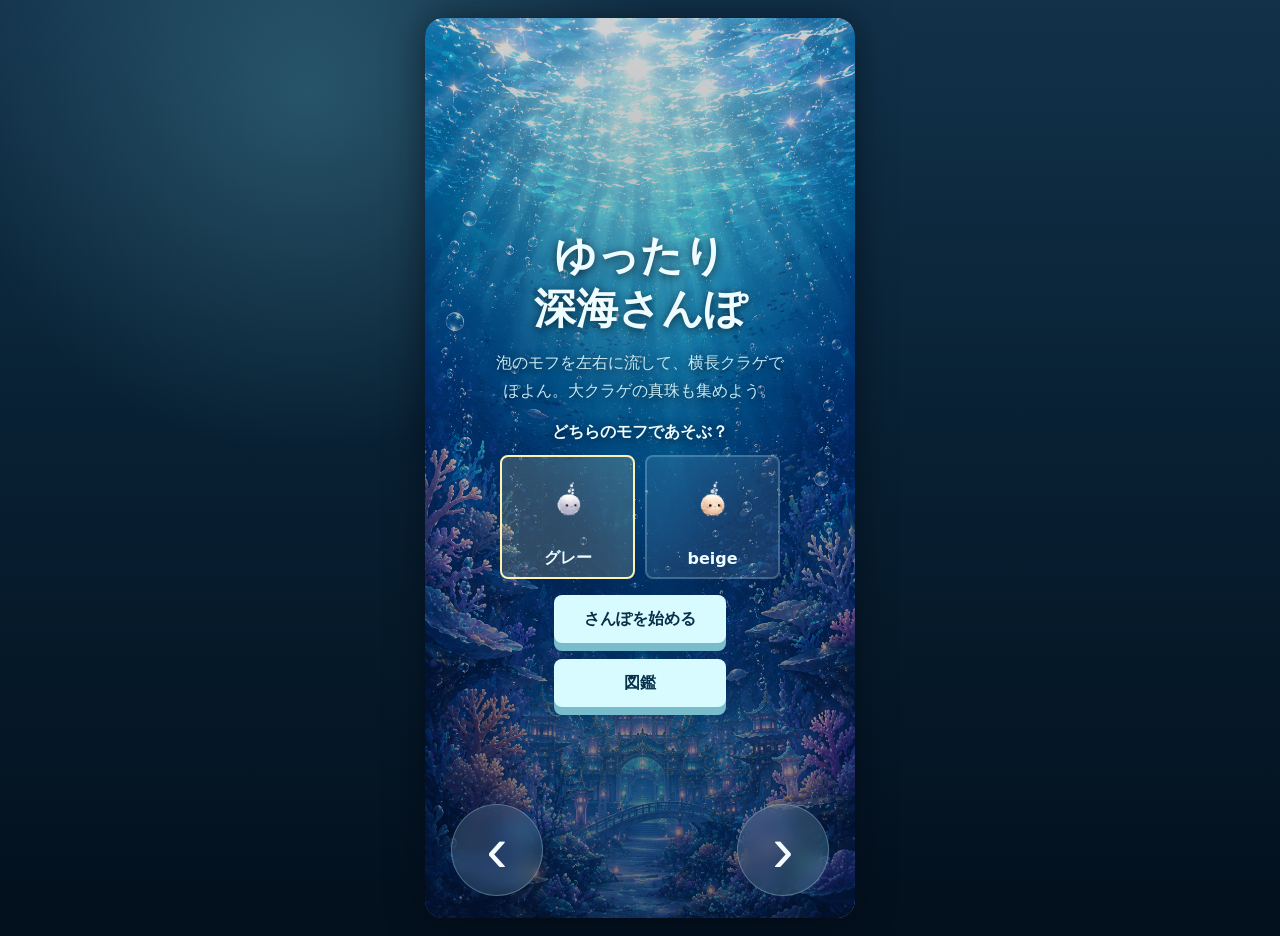
==== outputs/index.html @ e8d4dbd9 "Add files via upload" ====
<!DOCTYPE html>
<html lang="ja">
<head>
  <meta charset="UTF-8">
  <meta name="viewport" content="width=device-width, initial-scale=1.0, user-scalable=no">
  <title>ゆったり深海さんぽ</title>
  <link rel="stylesheet" href="style.css">
</head>
<body>
  <main class="game-shell" aria-label="ゆったり深海さんぽ">
    <canvas id="game" width="390" height="720"></canvas>

    <section class="hud" aria-live="polite">
      <div>
        <span class="hud-label">深度</span>
        <strong id="depth">0m</strong>
      </div>
      <div>
        <span class="hud-label">最高</span>
        <strong id="bestDepth">0m</strong>
      </div>
      <div>
        <span class="hud-label">真珠 今回</span>
        <strong id="runPearls">0</strong>
      </div>
      <div>
        <span class="hud-label">真珠 通算</span>
        <strong id="totalPearls">0</strong>
      </div>
      <button id="homeButton" type="button" aria-label="タイトルに戻る">⌂</button>
      <button id="pauseButton" type="button" aria-label="一時停止">II</button>
    </section>

    <section id="startScreen" class="overlay">
      <h1>ゆったり<br>深海さんぽ</h1>
      <p>泡のモフを左右に流して、横長クラゲでぽよん。大クラゲの真珠も集めよう。</p>
      <div class="mofu-picker" aria-label="モフを選ぶ">
        <p>どちらのモフであそぶ？</p>
        <div class="mofu-options">
          <button class="mofu-option selected" id="grayMofuButton" type="button" data-mofu="gray" aria-pressed="true">
            <img src="../image/mof‗gray.png" alt="">
            <span>グレー</span>
          </button>
          <button class="mofu-option" id="beigeMofuButton" type="button" data-mofu="beige" aria-pressed="false">
            <img src="../image/mof_beige.png" alt="">
            <span>beige</span>
          </button>
        </div>
      </div>
      <button id="startButton" type="button">さんぽを始める</button>
      <button id="encyclopediaButton" type="button">図鑑</button>
    </section>

    <section id="encyclopediaScreen" class="overlay hidden">
      <h2>深海ずかん</h2>
      <div class="book-tabs" role="tablist" aria-label="深度">
        <button class="book-tab selected" type="button" data-tab="shallow" aria-pressed="true">0〜300m</button>
        <button class="book-tab" type="button" data-tab="middle" aria-pressed="false">301〜500m</button>
        <button class="book-tab" type="button" data-tab="deep" aria-pressed="false">501〜1000m</button>
        <button class="book-tab" type="button" data-tab="special" aria-pressed="false">特別</button>
      </div>
      <div id="encyclopediaGrid" class="book-grid" aria-live="polite"></div>
      <button id="bookBackButton" type="button">タイトルに戻る</button>
    </section>

    <section id="gameOverScreen" class="overlay hidden">
      <div class="title-mark">🌊</div>
      <h2>ゲームオーバー</h2>
      <p id="resultText">深度 0m</p>
      <button id="restartButton" type="button">もう一度</button>
      <button id="titleButton" type="button">タイトルに戻る</button>
    </section>

    <nav class="controls" aria-label="操作">
      <button id="leftButton" type="button" aria-label="左へ">‹</button>
      <button id="rightButton" type="button" aria-label="右へ">›</button>
    </nav>

    <div id="discoveryToast" class="discovery-toast hidden" aria-live="polite"></div>
  </main>

  <script src="game.js"></script>
</body>
</html>
---- outputs/style.css ----
* {
  box-sizing: border-box;
}

html,
body {
  width: 100%;
  min-height: 100%;
  margin: 0;
}

body {
  display: grid;
  place-items: center;
  overflow: hidden;
  background:
    radial-gradient(circle at 24% 10%, rgba(125, 218, 232, 0.22), transparent 28%),
    linear-gradient(180deg, #12324a 0%, #082033 46%, #03101d 100%);
  color: #eefbff;
  font-family: "Hiragino Maru Gothic ProN", "Yu Gothic", system-ui, sans-serif;
  touch-action: none;
}

.game-shell {
  position: relative;
  width: min(100vw, 430px);
  height: 100svh;
  max-height: 900px;
  min-height: 620px;
  overflow: hidden;
  background: #061827;
  box-shadow: 0 0 36px rgba(1, 8, 16, 0.55);
}

canvas {
  display: block;
  width: 100%;
  height: 100%;
}

.hud {
  position: absolute;
  inset: 14px 14px auto 14px;
  display: grid;
  grid-template-columns: repeat(4, minmax(0, 1fr)) 42px 42px;
  gap: 6px;
  align-items: center;
  pointer-events: none;
}

.hud div {
  min-width: 0;
  padding: 7px 8px;
  border: 1px solid rgba(198, 239, 255, 0.22);
  border-radius: 8px;
  background: rgba(2, 14, 26, 0.42);
  backdrop-filter: blur(8px);
}

.hud-label {
  display: block;
  margin-bottom: 2px;
  color: #9fd7e8;
  font-size: 0.66rem;
}

#depth {
  font-size: 1.12rem;
  letter-spacing: 0;
}

#bestDepth,
#runPearls,
#totalPearls {
  font-size: 0.92rem;
  letter-spacing: 0;
}

#pauseButton,
#homeButton {
  pointer-events: auto;
  width: 42px;
  height: 42px;
  border: 1px solid rgba(198, 239, 255, 0.24);
  border-radius: 8px;
  background: rgba(2, 14, 26, 0.42);
  color: #eefbff;
  font-weight: 800;
}

.controls {
  position: absolute;
  inset: auto 0 22px 0;
  display: flex;
  justify-content: space-between;
  padding: 0 26px;
  pointer-events: none;
}

.controls button {
  width: clamp(74px, 22vw, 92px);
  aspect-ratio: 1;
  border: 1px solid rgba(202, 247, 255, 0.28);
  border-radius: 50%;
  background: rgba(181, 239, 255, 0.14);
  color: #f4fcff;
  font-size: 4rem;
  line-height: 0.8;
  pointer-events: auto;
  touch-action: none;
  backdrop-filter: blur(8px);
}

.controls button:active {
  transform: translateY(2px) scale(0.98);
  background: rgba(181, 239, 255, 0.24);
}

.overlay {
  position: absolute;
  inset: 0;
  display: flex;
  flex-direction: column;
  align-items: center;
  justify-content: center;
  gap: 14px;
  padding: 28px;
  text-align: center;
  background: rgba(2, 11, 20, 0.62);
  backdrop-filter: blur(6px);
}

#startScreen {
  background:
    linear-gradient(180deg, rgba(2, 10, 18, 0.18), rgba(2, 10, 18, 0.58)),
    url("../image/title.png") center / cover no-repeat;
  text-shadow: 0 2px 10px rgba(0, 7, 14, 0.72);
}

#startScreen > * {
  position: relative;
  z-index: 1;
}

.overlay.hidden {
  display: none;
}

.title-mark {
  font-size: 4rem;
}

.mofu-picker {
  display: grid;
  gap: 10px;
  justify-items: center;
  width: min(100%, 280px);
}

.mofu-picker p {
  color: #eefbff;
  font-weight: 800;
}

.mofu-options {
  display: grid;
  grid-template-columns: 1fr 1fr;
  gap: 10px;
  width: 100%;
}

.mofu-option {
  display: grid;
  gap: 5px;
  justify-items: center;
  min-height: 116px;
  padding: 8px;
  border: 2px solid rgba(214, 246, 255, 0.22);
  border-radius: 8px;
  background: rgba(214, 246, 255, 0.1);
  color: #eefbff;
  font: inherit;
  font-weight: 800;
}

.mofu-option.selected {
  border-color: #fff2b0;
  background: rgba(255, 242, 176, 0.18);
}

.mofu-option img {
  width: 68px;
  height: 78px;
  object-fit: contain;
  pointer-events: none;
}

h1,
h2,
p {
  margin: 0;
}

h1,
h2 {
  font-size: clamp(1.9rem, 8vw, 2.6rem);
  letter-spacing: 0;
}

#startScreen h1 {
  line-height: 1.28;
}

p {
  max-width: 18rem;
  color: #c6eaf4;
  line-height: 1.7;
}

.overlay > button {
  min-width: 172px;
  min-height: 48px;
  margin-top: 2px;
  border: 0;
  border-radius: 8px;
  background: #d8fbff;
  color: #08304a;
  font: inherit;
  font-weight: 800;
  box-shadow: 0 8px 0 #79bccc;
}

#titleButton {
  background: rgba(238, 251, 255, 0.86);
  box-shadow: 0 8px 0 rgba(95, 147, 161, 0.92);
}

#encyclopediaScreen {
  justify-content: flex-start;
  padding-top: max(34px, env(safe-area-inset-top));
  background:
    radial-gradient(circle at 50% 16%, rgba(151, 228, 244, 0.2), transparent 32%),
    linear-gradient(180deg, rgba(8, 49, 72, 0.92), rgba(2, 15, 30, 0.96));
}

#encyclopediaScreen h2 {
  margin-top: 8px;
}

.book-tabs {
  display: grid;
  grid-template-columns: repeat(2, minmax(0, 1fr));
  gap: 8px;
  width: min(100%, 340px);
}

.book-tab {
  min-height: 38px;
  border: 1px solid rgba(210, 244, 255, 0.24);
  border-radius: 8px;
  background: rgba(214, 246, 255, 0.1);
  color: #eefbff;
  font: inherit;
  font-size: 0.82rem;
  font-weight: 800;
}

.book-tab.selected {
  border-color: #fff2b0;
  background: rgba(255, 242, 176, 0.18);
  color: #ffffff;
}

.book-grid {
  display: grid;
  grid-template-columns: repeat(5, minmax(0, 1fr));
  grid-template-rows: repeat(3, minmax(82px, 1fr));
  gap: 7px;
  width: min(100%, 360px);
  min-height: 260px;
}

.book-cell {
  display: grid;
  align-content: center;
  justify-items: center;
  gap: 5px;
  min-width: 0;
  padding: 8px 4px;
  border: 1px solid rgba(198, 239, 255, 0.2);
  border-radius: 8px;
  background: rgba(3, 20, 35, 0.48);
}

.book-cell.undiscovered {
  color: rgba(220, 242, 248, 0.46);
  filter: saturate(0.65);
}

.book-icon {
  display: grid;
  place-items: center;
  width: 32px;
  height: 32px;
  border-radius: 50%;
  background: rgba(218, 248, 255, 0.12);
  font-size: 1.35rem;
}

.book-cell.undiscovered .book-icon {
  background: rgba(0, 7, 14, 0.34);
  color: rgba(220, 242, 248, 0.3);
}

.book-name {
  max-width: 100%;
  color: #eefbff;
  font-size: 0.68rem;
  font-weight: 800;
  line-height: 1.25;
  overflow-wrap: anywhere;
}

.book-cell.undiscovered .book-name {
  color: rgba(220, 242, 248, 0.5);
}

.discovery-toast {
  position: absolute;
  left: 50%;
  top: 48%;
  z-index: 5;
  width: min(86%, 320px);
  padding: 14px 16px;
  border: 1px solid rgba(255, 242, 176, 0.54);
  border-radius: 8px;
  background: rgba(3, 20, 35, 0.82);
  color: #fff9d3;
  font-weight: 800;
  line-height: 1.5;
  text-align: center;
  text-shadow: 0 2px 8px rgba(0, 5, 12, 0.8);
  transform: translate(-50%, -50%);
  pointer-events: none;
  backdrop-filter: blur(8px);
  opacity: 1;
  transition: opacity 300ms ease, transform 300ms ease;
}

.discovery-toast.hidden {
  opacity: 0;
  transform: translate(-50%, -44%);
}

.overlay button:active {
  transform: translateY(4px);
  box-shadow: 0 4px 0 #79bccc;
}

@media (min-width: 700px) {
  body {
    padding: 18px;
  }

  .game-shell {
    border-radius: 18px;
  }
}
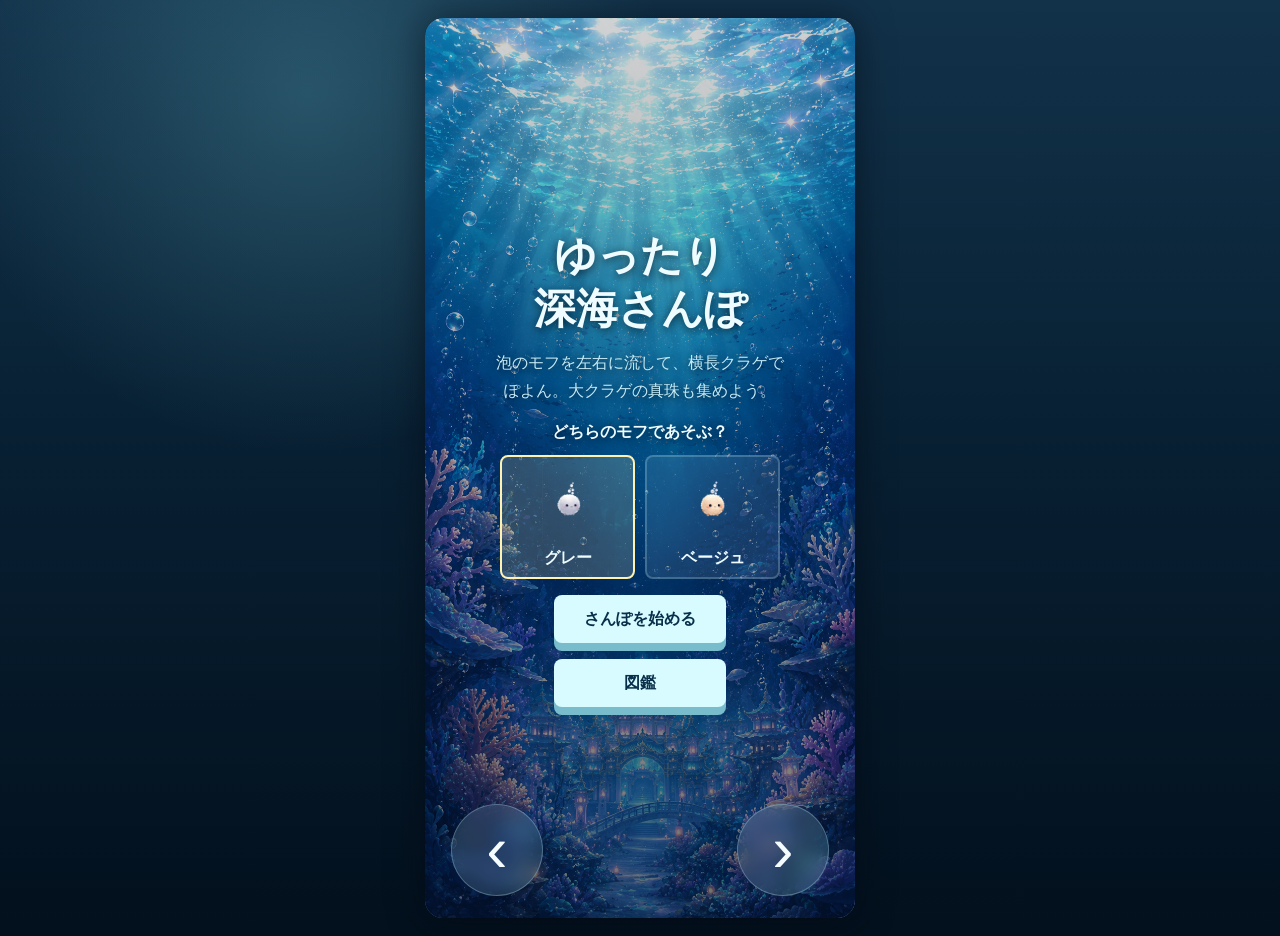
==== commit 0d14f75c: "Add files via upload" ====
--- a/outputs/index.html
+++ b/outputs/index.html
@@ -43,7 +43,7 @@
           </button>
           <button class="mofu-option" id="beigeMofuButton" type="button" data-mofu="beige" aria-pressed="false">
             <img src="../image/mof_beige.png" alt="">
-            <span>beige</span>
+            <span>ベージュ</span>
           </button>
         </div>
       </div>
@@ -77,6 +77,12 @@
     </nav>
 
     <div id="discoveryToast" class="discovery-toast hidden" aria-live="polite"></div>
+
+    <section id="discoveryModal" class="discovery-modal hidden" aria-live="polite">
+      <button id="discoveryCloseButton" class="discovery-close" type="button" aria-label="閉じる">×</button>
+      <p id="discoveryModalText">新しい生き物を発見しました</p>
+      <div id="discoveryModalIcon" class="discovery-modal-icon">？</div>
+    </section>
   </main>
 
   <script src="game.js"></script>
--- a/outputs/style.css
+++ b/outputs/style.css
@@ -352,6 +352,64 @@
   transform: translate(-50%, -44%);
 }
 
+.discovery-modal {
+  position: absolute;
+  left: 50%;
+  top: 50%;
+  z-index: 8;
+  display: grid;
+  justify-items: center;
+  gap: 12px;
+  width: min(82%, 290px);
+  padding: 18px 18px 20px;
+  border: 1px solid rgba(255, 242, 176, 0.62);
+  border-radius: 8px;
+  background: rgba(4, 23, 39, 0.9);
+  box-shadow: 0 16px 40px rgba(0, 6, 14, 0.44);
+  color: #eefbff;
+  text-align: center;
+  transform: translate(-50%, -50%);
+  backdrop-filter: blur(10px);
+}
+
+.discovery-modal.hidden {
+  display: none;
+}
+
+.discovery-close {
+  position: absolute;
+  top: 8px;
+  right: 8px;
+  width: 34px;
+  height: 34px;
+  border: 1px solid rgba(219, 248, 255, 0.3);
+  border-radius: 8px;
+  background: rgba(219, 248, 255, 0.1);
+  color: #eefbff;
+  font-size: 1.25rem;
+  font-weight: 800;
+}
+
+#discoveryModalText {
+  max-width: 13rem;
+  padding-top: 14px;
+  color: #fff9d3;
+  font-weight: 800;
+}
+
+.discovery-modal-icon {
+  display: grid;
+  place-items: center;
+  width: 88px;
+  height: 88px;
+  border-radius: 8px;
+  background:
+    radial-gradient(circle at 35% 25%, rgba(255, 255, 255, 0.3), transparent 26%),
+    rgba(177, 229, 244, 0.14);
+  border: 1px solid rgba(219, 248, 255, 0.28);
+  font-size: 2.8rem;
+}
+
 .overlay button:active {
   transform: translateY(4px);
   box-shadow: 0 4px 0 #79bccc;
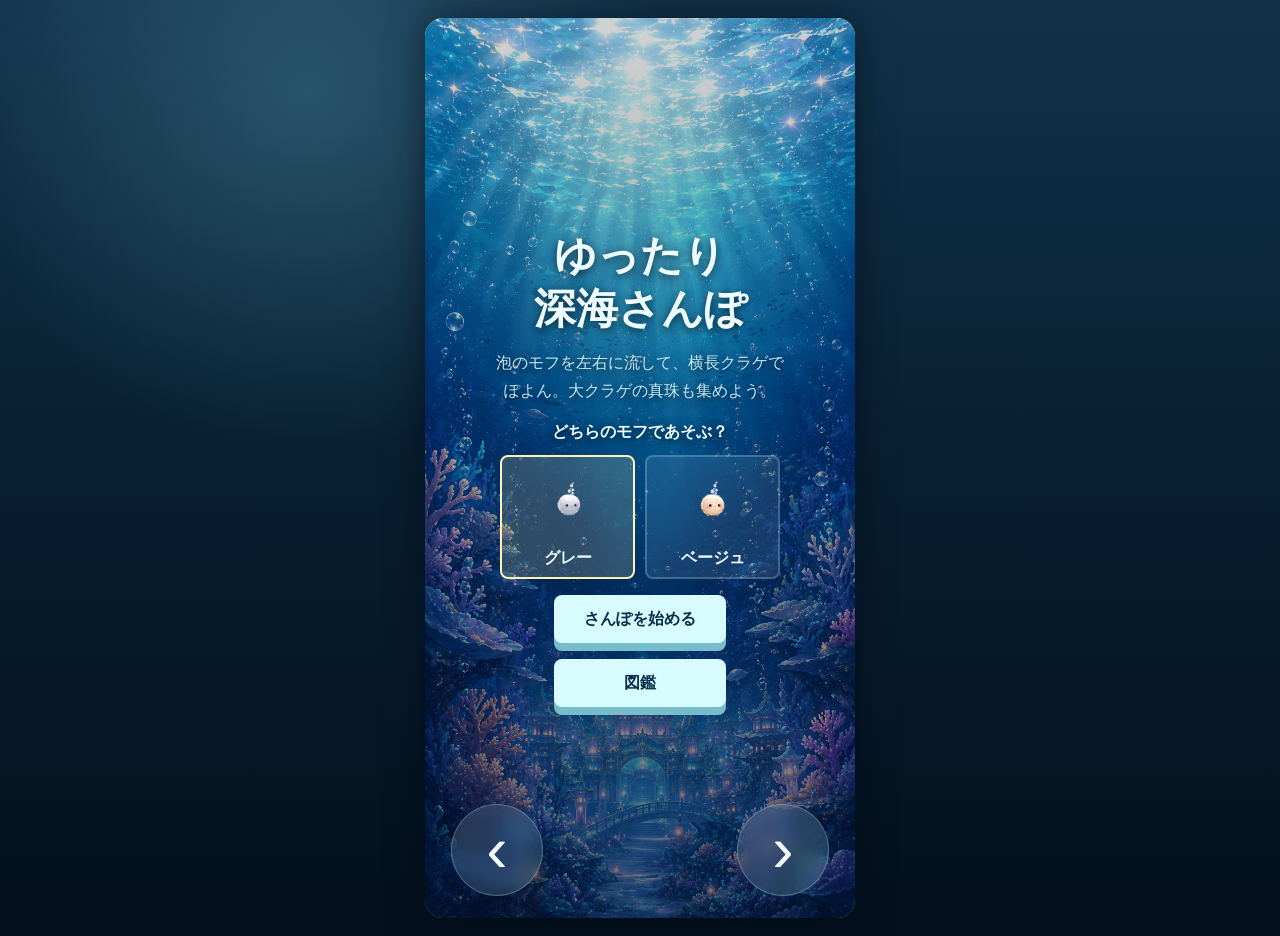
==== commit a17615d1: "Add files via upload" ====
--- a/outputs/index.html
+++ b/outputs/index.html
@@ -83,6 +83,14 @@
       <p id="discoveryModalText">新しい生き物を発見しました</p>
       <div id="discoveryModalIcon" class="discovery-modal-icon">？</div>
     </section>
+
+    <section id="tutorialModal" class="tutorial-modal hidden" aria-live="polite">
+      <h2>さんぽのコツ</h2>
+      <p>クラゲに乗って深海を目指そう❤<br>上手に乗れるとモフがぽよんってするよ</p>
+      <p>クラゲに乗らず深く沈んじゃうと<br>モフの泡が割れちゃうから気を付けてね</p>
+      <p>真珠を取るとモフの泡がつよくなるよ</p>
+      <button id="tutorialCloseButton" type="button">はじめる</button>
+    </section>
   </main>
 
   <script src="game.js"></script>
--- a/outputs/style.css
+++ b/outputs/style.css
@@ -376,6 +376,55 @@
   display: none;
 }
 
+.tutorial-modal {
+  position: absolute;
+  left: 50%;
+  top: 50%;
+  z-index: 9;
+  display: grid;
+  justify-items: center;
+  gap: 10px;
+  width: min(86%, 320px);
+  padding: 22px 20px 24px;
+  border: 1px solid rgba(255, 242, 176, 0.62);
+  border-radius: 8px;
+  background: rgba(4, 23, 39, 0.92);
+  box-shadow: 0 16px 40px rgba(0, 6, 14, 0.44);
+  color: #eefbff;
+  text-align: center;
+  transform: translate(-50%, -50%);
+  backdrop-filter: blur(10px);
+}
+
+.tutorial-modal.hidden {
+  display: none;
+}
+
+.tutorial-modal h2 {
+  color: #fff9d3;
+  font-size: 1.45rem;
+}
+
+.tutorial-modal p {
+  max-width: 17rem;
+  color: #d8f4fb;
+  font-weight: 800;
+  line-height: 1.55;
+}
+
+.tutorial-modal button {
+  min-width: 142px;
+  min-height: 44px;
+  margin-top: 6px;
+  border: 0;
+  border-radius: 8px;
+  background: #d8fbff;
+  color: #08304a;
+  font: inherit;
+  font-weight: 800;
+  box-shadow: 0 8px 0 #79bccc;
+}
+
 .discovery-close {
   position: absolute;
   top: 8px;
